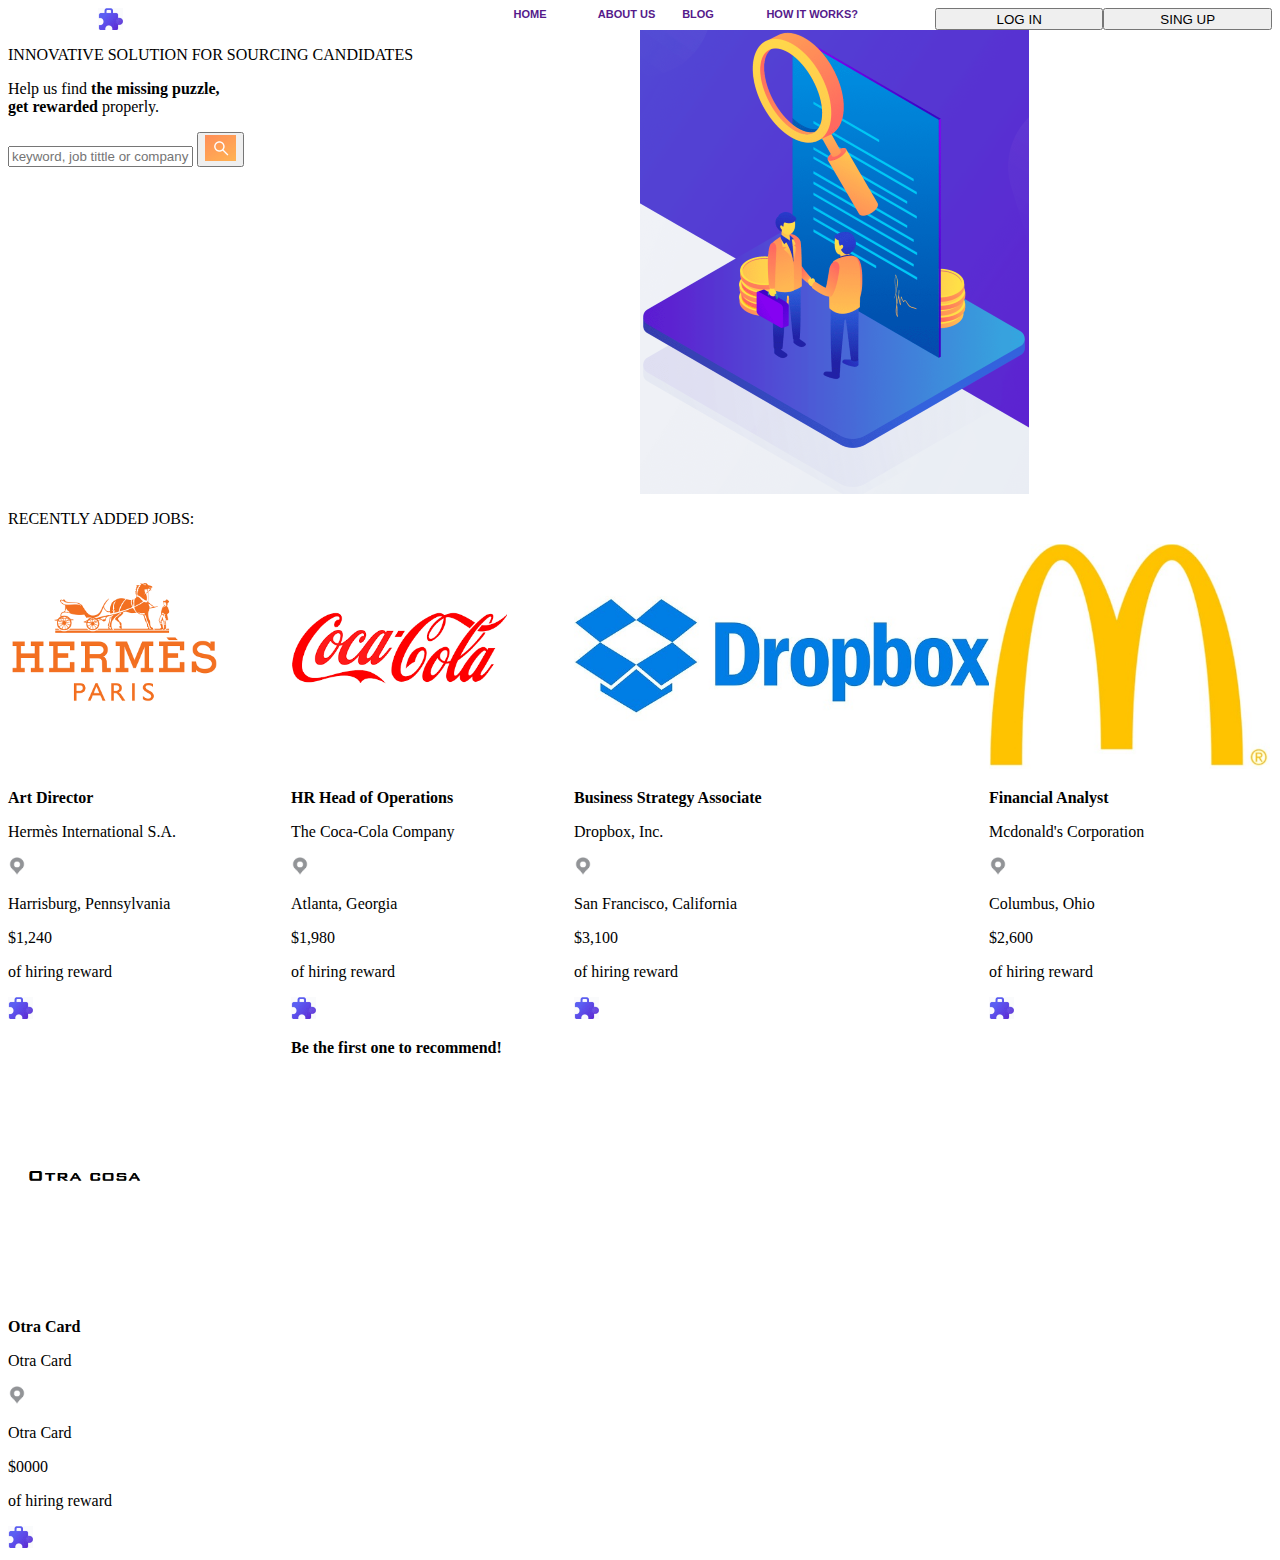
==== index.html @ 3f329678 "añadido algunos grid" ====
<!DOCTYPE html>
<html lang="en">
<head>
    <meta charset="UTF-8">
    <meta http-equiv="X-UA-Compatible" content="IE=edge">
    <meta name="viewport" content="width=device-width, initial-scale=1.0">
    <title>Missing Puzzle</title>
    <link rel="stylesheet" href="./css/cartas.css">
    <link rel="stylesheet" href="./css/grid.css">
    <link rel="stylesheet" href="./css/header.css">
</head>
<body>
    <header>
        <img src="./Img/Pieza de rompecabezas tipo portafolio.png" alt="Pieza de rompecabezas tipo portafolio">
        <a href="">HOME</a>
        <a href="">ABOUT US</a>
        <a href="">BLOG</a>
        <a href="">HOW IT WORKS?</a>
        <button>LOG IN</button>
        <button>SING UP</button>
    </header>

    <section class="wrapper">
        <section class="main">
            <div>
                <p>INNOVATIVE SOLUTION FOR SOURCING CANDIDATES</p>
                <p>Help us find <b>the missing puzzle, <br> get rewarded</b> properly.</p>
                <form>
                    <input type="text" placeholder="keyword, job tittle or company">
                    <button><img src="./Img/Icono de busqueda naranja.png" alt="Icono de busqueda naranja"></button>
                </form>
            </div>
            
            <img src="./Img/Imagen dos personas dandose la mano.png" alt="Imagen dos personas dandose la mano, representa un acuerdo, hay dinero, un contrato de fondo y una lupa en el contrato que representa detalles">
        </section>
        <article>
            <div>
                <p>RECENTLY ADDED JOBS:</p>
            </div>
            <div class="empresas">
                <!-- Hermes -->
                <div class="carta">
                    <div class="logoCompañia">
                        <img src="./Img/Hermès-logo.png" alt="Logo Hermes parís">
                    </div>
                    <div class="info">
                        <p><b>Art Director</b></p>
                        <p>Hermès International S.A.</p>
                        <img src="./Img/iconoLocalización.png" alt="Icono locación">
                        <p>Harrisburg, Pennsylvania</p>
                    </div>
                    <div>
                        <p>$1,240</p>
                        <p>of hiring reward</p>
                    </div>
                    <div>
                        <img src="./Img/Pieza de rompecabezas tipo portafolio.png" alt="Pieza de rompecabezas tipo portafolio que se ilumina de azul y añade sombra azul">
                    </div>
                </div>
                <!-- Coca Cola -->
                <div class="carta">
                    <div class="logoCompañia">
                        <img src="./Img/Coca-Cola_logo.png" alt="Logo Coca Cola">
                    </div>
                    <div class="info">
                        <p><b>HR Head of Operations</b></p>
                        <p>The Coca-Cola Company</p>
                        <img src="./Img/iconoLocalización.png" alt="Icono locación">
                        <p>Atlanta, Georgia</p>
                    </div>
                    <div>
                        <p>$1,980</p>
                        <p>of hiring reward</p>
                    </div>
                    <div>
                        <img src="./Img/Pieza de rompecabezas tipo portafolio.png" alt="Pieza de rompecabezas tipo portafolio que se ilumina de azul y añade sombra azul">
                    </div>
                    <div>
                        <p><b>Be the first one to recommend!</b></p>
                    </div>
                </div>
                <!-- Dropbox -->
                <div class="carta">
                    <div class="logoCompañia">
                        <img src="./Img/Dropbox-Logo-2013.jpg" alt="Logo Dropbox">
                    </div>
                    <div class="info">
                        <p><b>Business Strategy Associate</b></p>
                        <p>Dropbox, Inc.</p>
                        <img src="./Img/iconoLocalización.png" alt="Icono locación">
                        <p>San Francisco, California</p>
                    </div>
                    <div>
                        <p>$3,100</p>
                        <p>of hiring reward</p>
                    </div>
                    <div>
                        <img src="./Img/Pieza de rompecabezas tipo portafolio.png" alt="Pieza de rompecabezas tipo portafolio que se ilumina de azul y añade sombra azul">
                    </div>
                </div>
                <!-- Mcdonald's -->
                <div class="carta">
                    <div class="logoCompañia">
                        <img src="./Img/mcdonalds-logo-1280x720.jpg" alt="Logo Mcdonald's">
                    </div>
                    <div class="info">
                        <p><b>Financial Analyst</b></p>
                        <p>Mcdonald's Corporation</p>
                        <img src="./Img/iconoLocalización.png" alt="Icono locación">
                        <p>Columbus, Ohio</p>
                    </div>
                    <div>
                        <p>$2,600</p>
                        <p>of hiring reward</p>
                    </div>
                    <div>
                        <img src="./Img/Pieza de rompecabezas tipo portafolio.png" alt="Pieza de rompecabezas tipo portafolio que se ilumina de azul">
                    </div>
                </div>
                <!-- Otra Card -->
                <div class="carta">
                    <div class="logoCompañia">
                        <img src="./Img/LogoOtraCosa.png" alt="Logo Otra Card">
                    </div>
                    <div class="info">
                        <p><b>Otra Card</b></p>
                        <p>Otra Card</p>
                        <img src="./Img/iconoLocalización.png" alt="Icono Otra Card">
                        <p>Otra Card</p>
                    </div>
                    <div>
                        <p>$0000</p>
                        <p>of hiring reward</p>
                    </div>
                    <div>
                        <img src="./Img/Pieza de rompecabezas tipo portafolio.png" alt="Pieza de rompecabezas tipo portafolio que se ilumina de azul">
                    </div>
                </div>
            </div>
            
        </article>
    </section>
    
</body>
</html>
---- css/cartas.css ----
.logoCompañia img {
  height: 25vh;
}
.info img {
  height: 2vh;
}
---- css/grid.css ----
header {
  display: grid;
  grid-template-columns: 6fr 1fr 1fr 1fr 2fr 2fr 2fr;
}
.main {
  display: grid;
  grid-template-columns: 1fr 1fr;
}
.empresas {
  display: grid;
  grid-template-columns: repeat(4, 1fr);
}
---- css/header.css ----
a {
  text-decoration: none;
}
header {
  font-family: "Helvetica";
  font-weight: bold;
  font-size: 11px;
}
header img {
  margin-left: 10vh;
}
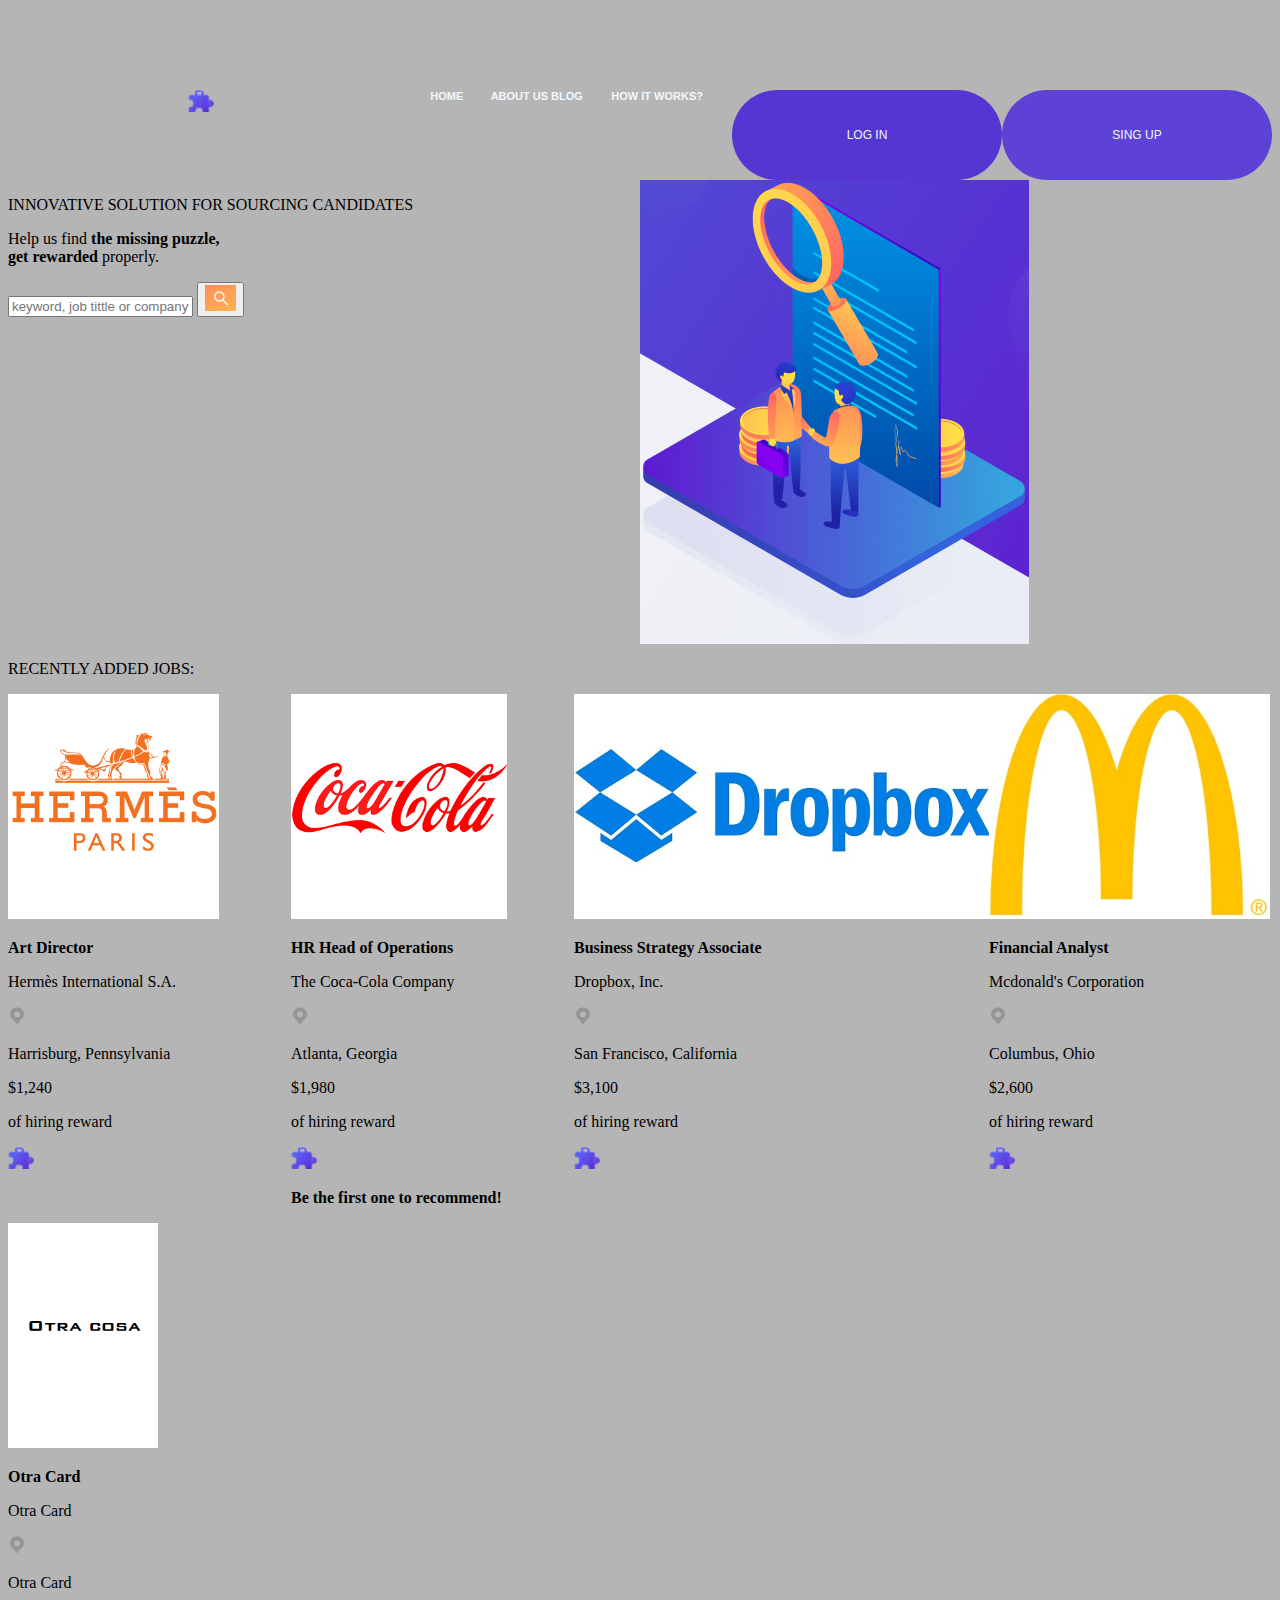
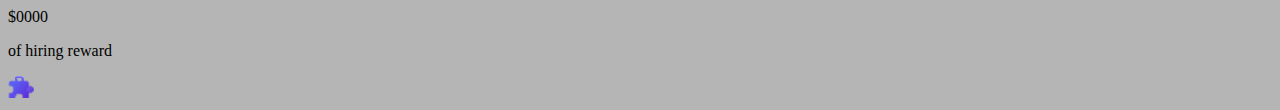
==== commit 9578f74d: "Posicionado correctamente" ====
--- a/index.html
+++ b/index.html
@@ -8,16 +8,17 @@
     <link rel="stylesheet" href="./css/cartas.css">
     <link rel="stylesheet" href="./css/grid.css">
     <link rel="stylesheet" href="./css/header.css">
+    <link rel="stylesheet" href="./css/global.css">
 </head>
-<body>
+<body class="BodyColor">
     <header>
         <img src="./Img/Pieza de rompecabezas tipo portafolio.png" alt="Pieza de rompecabezas tipo portafolio">
         <a href="">HOME</a>
         <a href="">ABOUT US</a>
         <a href="">BLOG</a>
         <a href="">HOW IT WORKS?</a>
-        <button>LOG IN</button>
-        <button>SING UP</button>
+        <button class="botonLogIn">LOG IN</button>
+        <button class="botonSingUp">SING UP</button>
     </header>
 
     <section class="wrapper">
--- a/css/grid.css
+++ b/css/grid.css
@@ -1,6 +1,6 @@
 header {
   display: grid;
-  grid-template-columns: 6fr 1fr 1fr 1fr 2fr 2fr 2fr;
+  grid-template-columns: 7fr 1fr 1fr 1fr 2fr 2fr 2fr;
 }
 .main {
   display: grid;
--- a/css/header.css
+++ b/css/header.css
@@ -1,11 +1,31 @@
-a {
+header a {
   text-decoration: none;
+  color: aliceblue;
+}
+header button {
+  border-radius: 110px 110px 110px 110px;
+  -moz-border-radius: 110px 110px 110px 110px;
+  -webkit-border-radius: 110px 110px 110px 110px;
+  text-decoration: none;
+  border: none;
+  font-size: 12px;
+  color: aliceblue;
+  padding: 0;
+  height: 10vh;
+  width: 30vh;
+}
+.botonLogIn {
+  background-color: rgb(86, 54, 210);
+}
+.botonSingUp {
+  background-color: rgb(94, 66, 213);
 }
 header {
   font-family: "Helvetica";
   font-weight: bold;
   font-size: 11px;
+  margin-top: 10vh;
 }
 header img {
-  margin-left: 10vh;
+  margin-left: 20vh;
 }
--- a/css/global.css
+++ b/css/global.css
@@ -0,0 +1,3 @@
+.BodyColor {
+  background-color: rgb(181, 181, 181);
+}
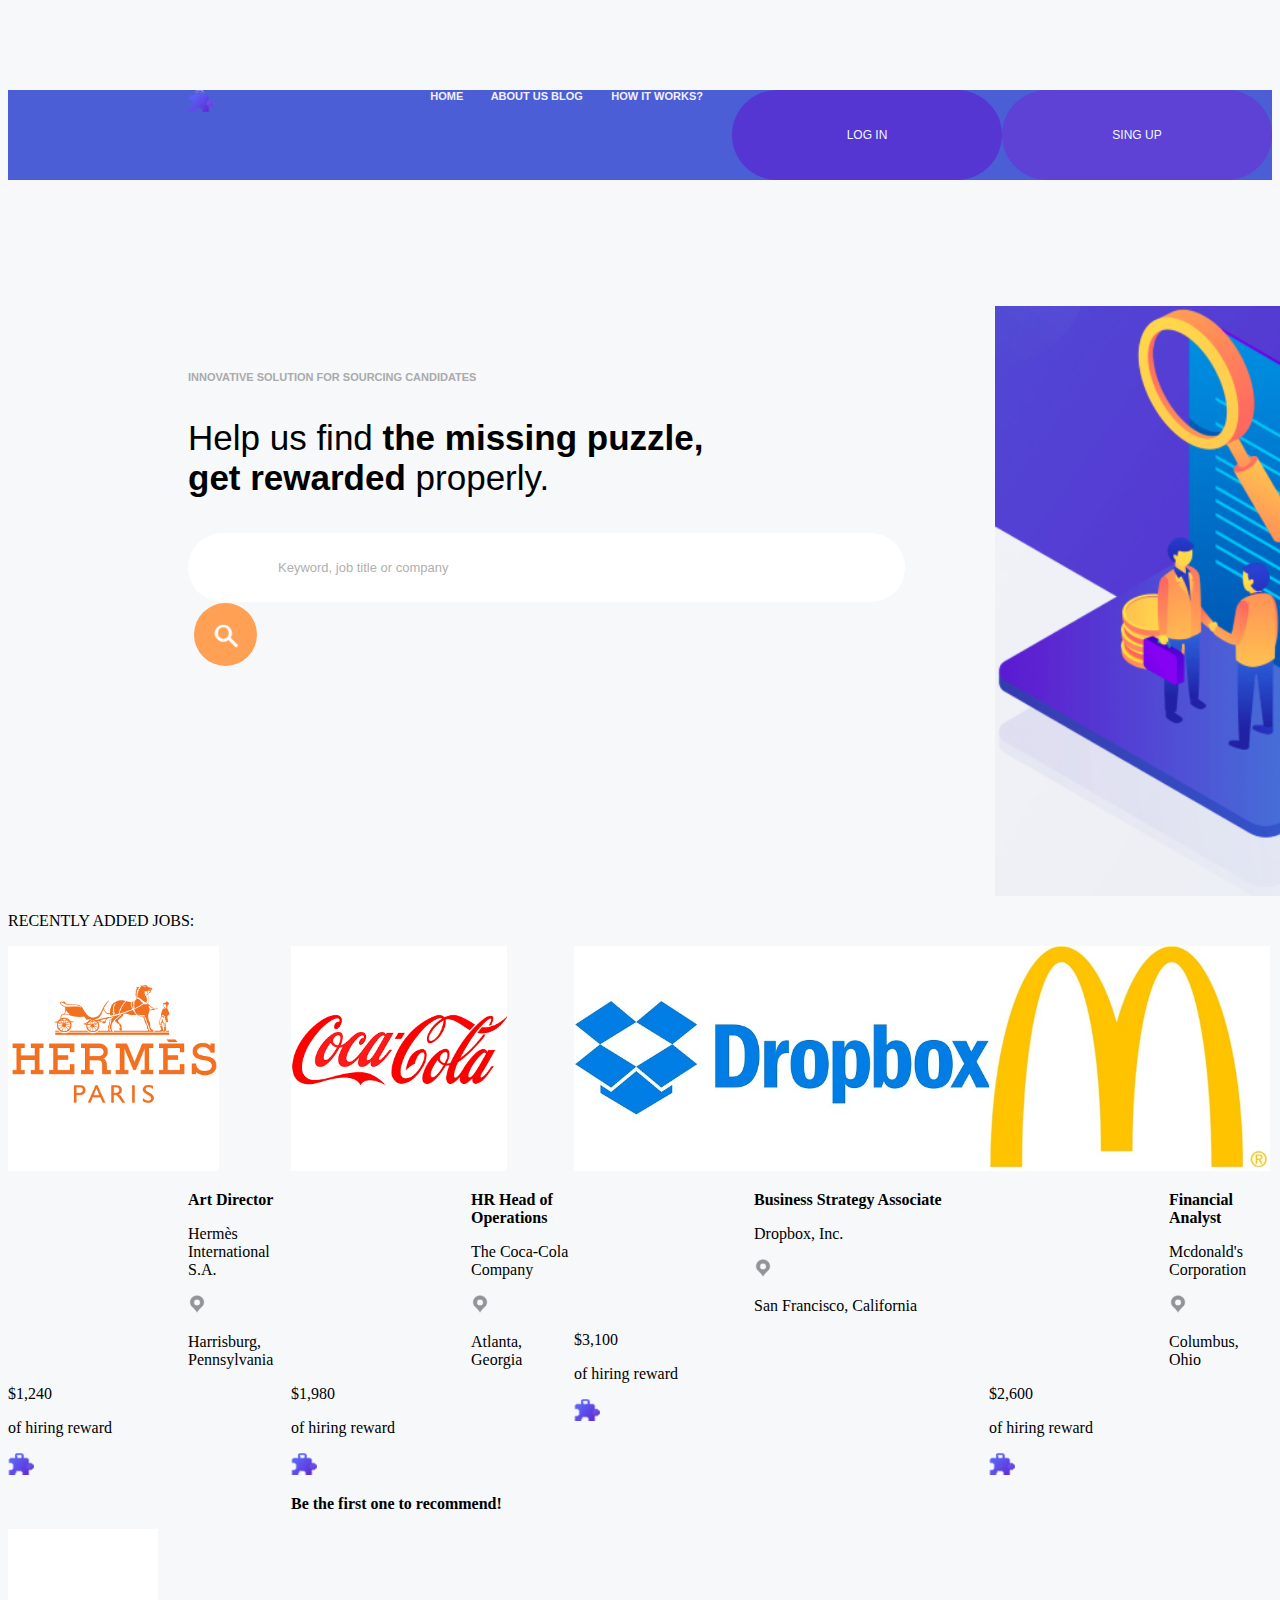
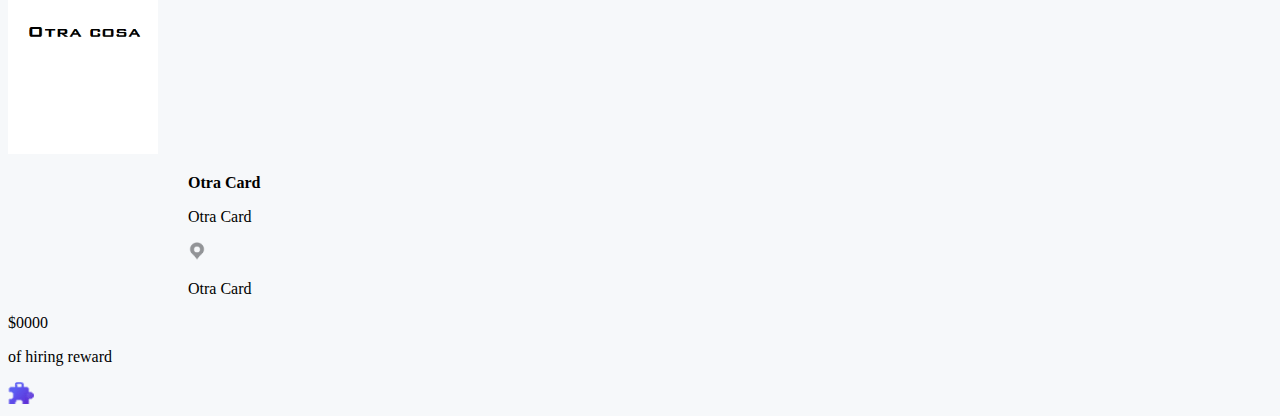
==== commit 2b55914c: "Acomodados, pero falta meter el botón de busqueda dentro del input" ====
--- a/index.html
+++ b/index.html
@@ -9,6 +9,7 @@
     <link rel="stylesheet" href="./css/grid.css">
     <link rel="stylesheet" href="./css/header.css">
     <link rel="stylesheet" href="./css/global.css">
+    <link rel="stylesheet" href="./css/mainSection.css">
 </head>
 <body class="BodyColor">
     <header>
@@ -23,16 +24,16 @@
 
     <section class="wrapper">
         <section class="main">
-            <div>
-                <p>INNOVATIVE SOLUTION FOR SOURCING CANDIDATES</p>
-                <p>Help us find <b>the missing puzzle, <br> get rewarded</b> properly.</p>
+            <div class="info">
+                <p class="innovate"><b>INNOVATIVE SOLUTION FOR SOURCING CANDIDATES</b></p>
+                <p class="helpUsFind">Help us find <b>the missing puzzle, <br> get rewarded</b> properly.</p>
                 <form>
-                    <input type="text" placeholder="keyword, job tittle or company">
-                    <button><img src="./Img/Icono de busqueda naranja.png" alt="Icono de busqueda naranja"></button>
+                    <input type="text" placeholder="Keyword, job title or company">
+                    <button><img class="LogoBusqueda" src="./Img/Icono de busqueda naranja.png" alt="Icono de busqueda naranja"></button>
                 </form>
             </div>
             
-            <img src="./Img/Imagen dos personas dandose la mano.png" alt="Imagen dos personas dandose la mano, representa un acuerdo, hay dinero, un contrato de fondo y una lupa en el contrato que representa detalles">
+            <img class="DosPersonasDandoseLaMano" src="./Img/Imagen dos personas dandose la mano.png" alt="Imagen dos personas dandose la mano, representa un acuerdo, hay dinero, un contrato de fondo y una lupa en el contrato que representa detalles">
         </section>
         <article>
             <div>
--- a/css/grid.css
+++ b/css/grid.css
@@ -4,7 +4,7 @@
 }
 .main {
   display: grid;
-  grid-template-columns: 1fr 1fr;
+  grid-template-columns: 8fr 5fr;
 }
 .empresas {
   display: grid;
--- a/css/header.css
+++ b/css/header.css
@@ -1,6 +1,6 @@
 header a {
   text-decoration: none;
-  color: aliceblue;
+  color: rgb(243, 240, 255);
 }
 header button {
   border-radius: 110px 110px 110px 110px;
@@ -21,6 +21,7 @@
   background-color: rgb(94, 66, 213);
 }
 header {
+  background-color: rgb(75, 94, 214);
   font-family: "Helvetica";
   font-weight: bold;
   font-size: 11px;
--- a/css/global.css
+++ b/css/global.css
@@ -1,3 +1,3 @@
 .BodyColor {
-  background-color: rgb(181, 181, 181);
+  background-color: rgb(246, 248, 250);
 }
--- a/css/mainSection.css
+++ b/css/mainSection.css
@@ -0,0 +1,48 @@
+section .main .info {
+  padding-top: 20vh;
+  font-family: "Helvetica";
+}
+
+.info {
+  padding-left: 20vh;
+}
+.innovate {
+  font-size: 11px;
+  color: rgb(170, 170, 172);
+}
+.helpUsFind {
+  font-size: 35px;
+}
+section .main .DosPersonasDandoseLaMano {
+  padding-left: 10vh;
+  padding-top: 14vh;
+  width: 55vh;
+}
+section .main input {
+  padding-top: 3vh;
+  padding-bottom: 3vh;
+  padding-right: 50vh;
+  padding-left: 10vh;
+  border: none;
+  border-radius: 79px 79px 79px 79px;
+  -moz-border-radius: 79px 79px 79px 79px;
+  -webkit-border-radius: 79px 79px 79px 79px;
+}
+section .main input::placeholder {
+  font-size: 13px;
+  color: #afafaf;
+}
+section .main button {
+  /* margin-right: 100vh; */
+  text-decoration: none;
+  border: none;
+  background-color: rgb(246, 248, 250);
+}
+section .main .LogoBusqueda {
+  height: 7vh;
+  width: 7vh;
+  border-radius: 200px 200px 200px 200px;
+  -moz-border-radius: 200px 200px 200px 200px;
+  -webkit-border-radius: 200px 200px 200px 200px;
+  border: 0px solid #000000;
+}
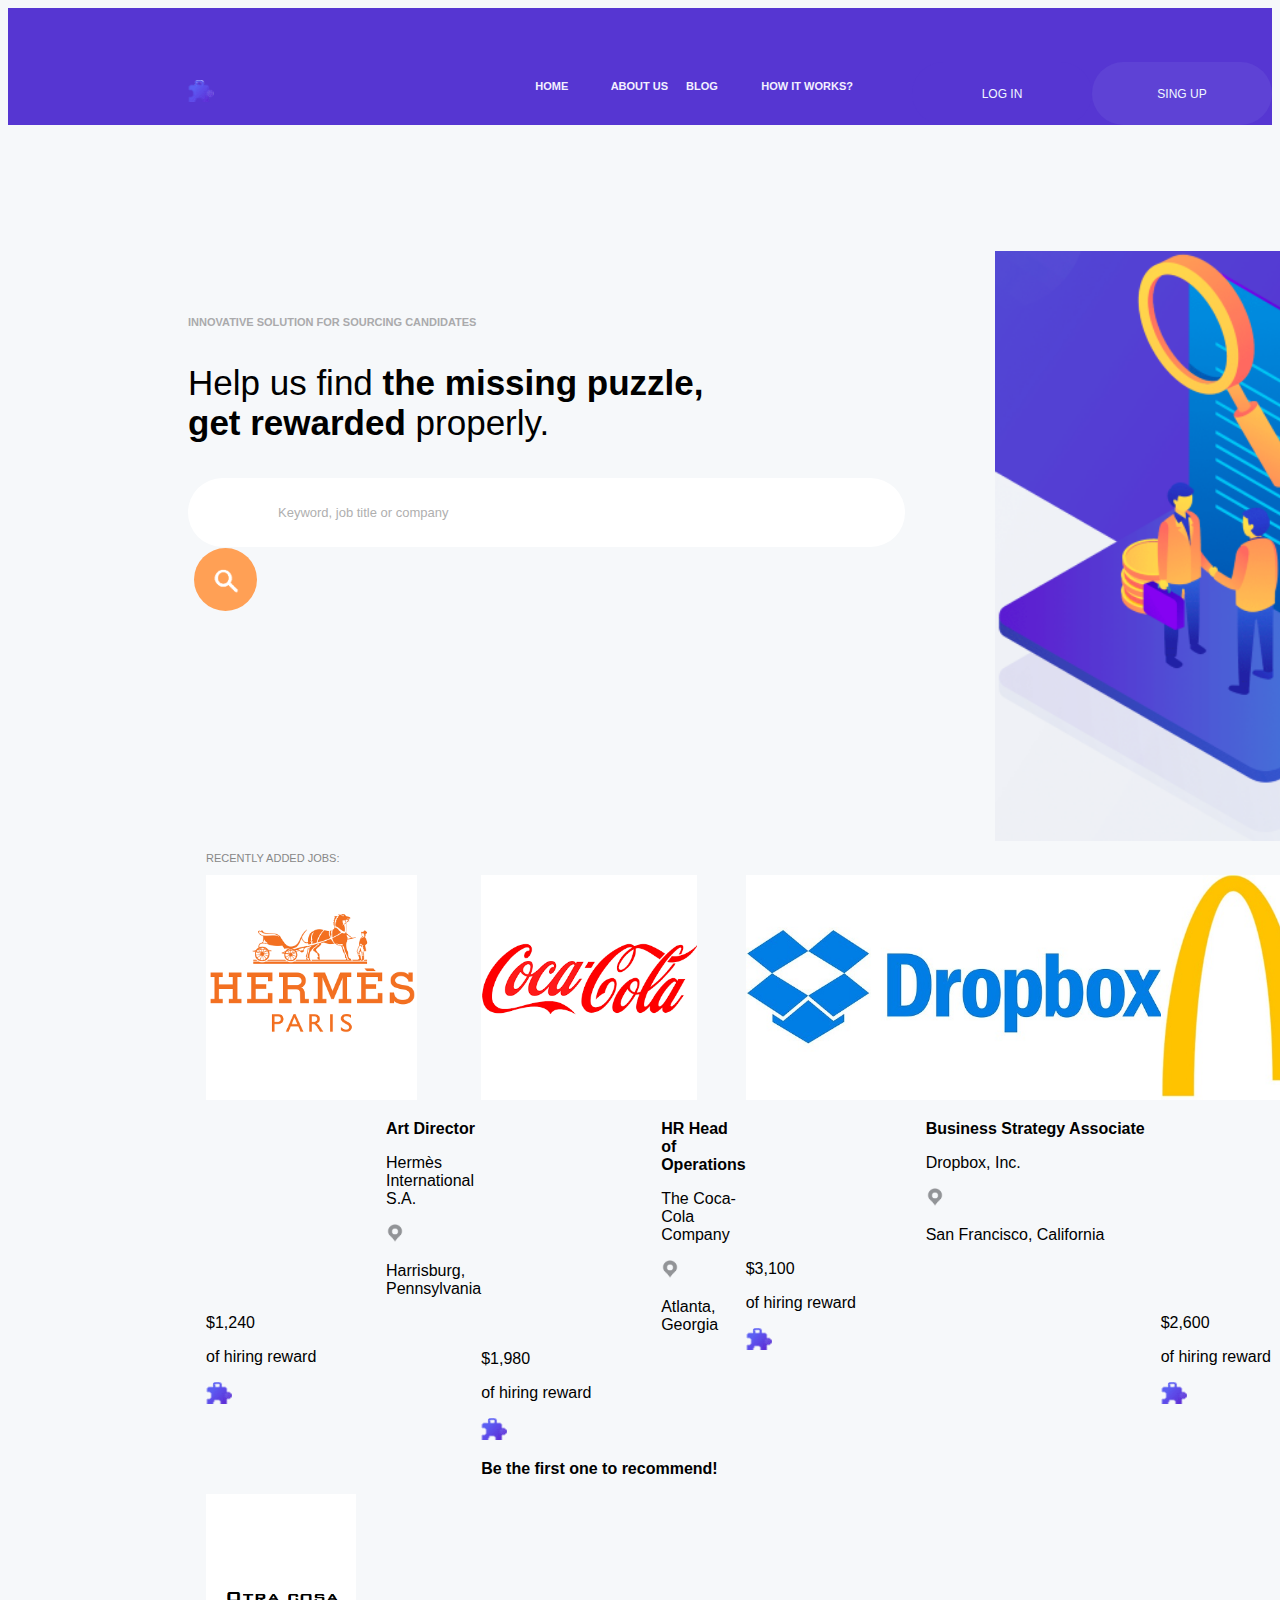
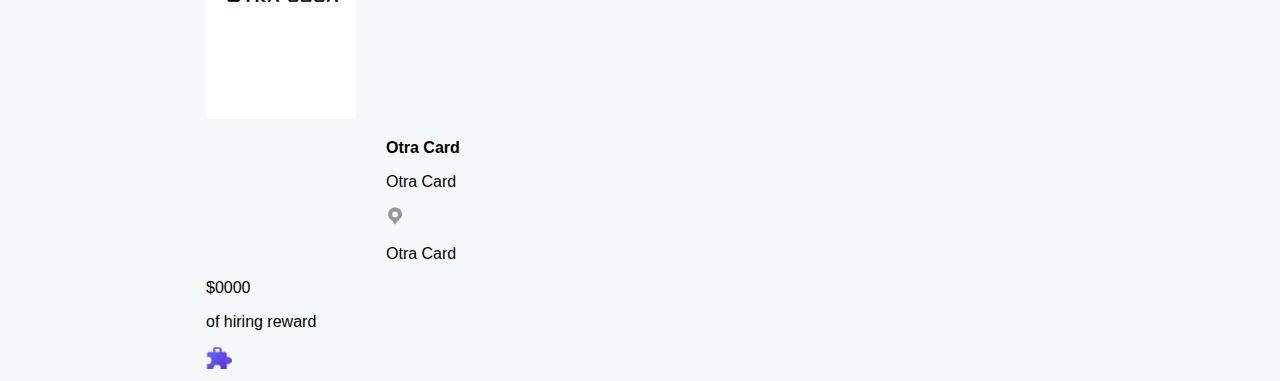
==== commit 75ba1e51: "Apenas tipo de letra y tamaño imagenes" ====
--- a/index.html
+++ b/index.html
@@ -35,9 +35,9 @@
             
             <img class="DosPersonasDandoseLaMano" src="./Img/Imagen dos personas dandose la mano.png" alt="Imagen dos personas dandose la mano, representa un acuerdo, hay dinero, un contrato de fondo y una lupa en el contrato que representa detalles">
         </section>
-        <article>
+        <article class="cartas">
             <div>
-                <p>RECENTLY ADDED JOBS:</p>
+                <p class="recently">RECENTLY ADDED JOBS:</p>
             </div>
             <div class="empresas">
                 <!-- Hermes -->
--- a/css/cartas.css
+++ b/css/cartas.css
@@ -1,3 +1,11 @@
+.cartas {
+  margin-left: 22vh;
+  font-family: "Helvetica";
+}
+.cartas .recently {
+  font-size: 11px;
+  color: rgb(135, 135, 135);
+}
 .logoCompañia img {
   height: 25vh;
 }
--- a/css/header.css
+++ b/css/header.css
@@ -1,18 +1,30 @@
+header {
+  background-color: rgb(86, 54, 210);
+  font-family: "Helvetica";
+  font-weight: bold;
+  font-size: 11px;
+}
+header img {
+  margin-left: 20vh;
+  padding-top: 8vh;
+}
 header a {
   text-decoration: none;
   color: rgb(243, 240, 255);
+  padding-top: 8vh;
 }
 header button {
   border-radius: 110px 110px 110px 110px;
   -moz-border-radius: 110px 110px 110px 110px;
   -webkit-border-radius: 110px 110px 110px 110px;
+
   text-decoration: none;
   border: none;
   font-size: 12px;
   color: aliceblue;
-  padding: 0;
-  height: 10vh;
-  width: 30vh;
+  height: 7vh;
+  width: 20vh;
+  margin-top: 6vh;
 }
 .botonLogIn {
   background-color: rgb(86, 54, 210);
@@ -20,13 +32,3 @@
 .botonSingUp {
   background-color: rgb(94, 66, 213);
 }
-header {
-  background-color: rgb(75, 94, 214);
-  font-family: "Helvetica";
-  font-weight: bold;
-  font-size: 11px;
-  margin-top: 10vh;
-}
-header img {
-  margin-left: 20vh;
-}
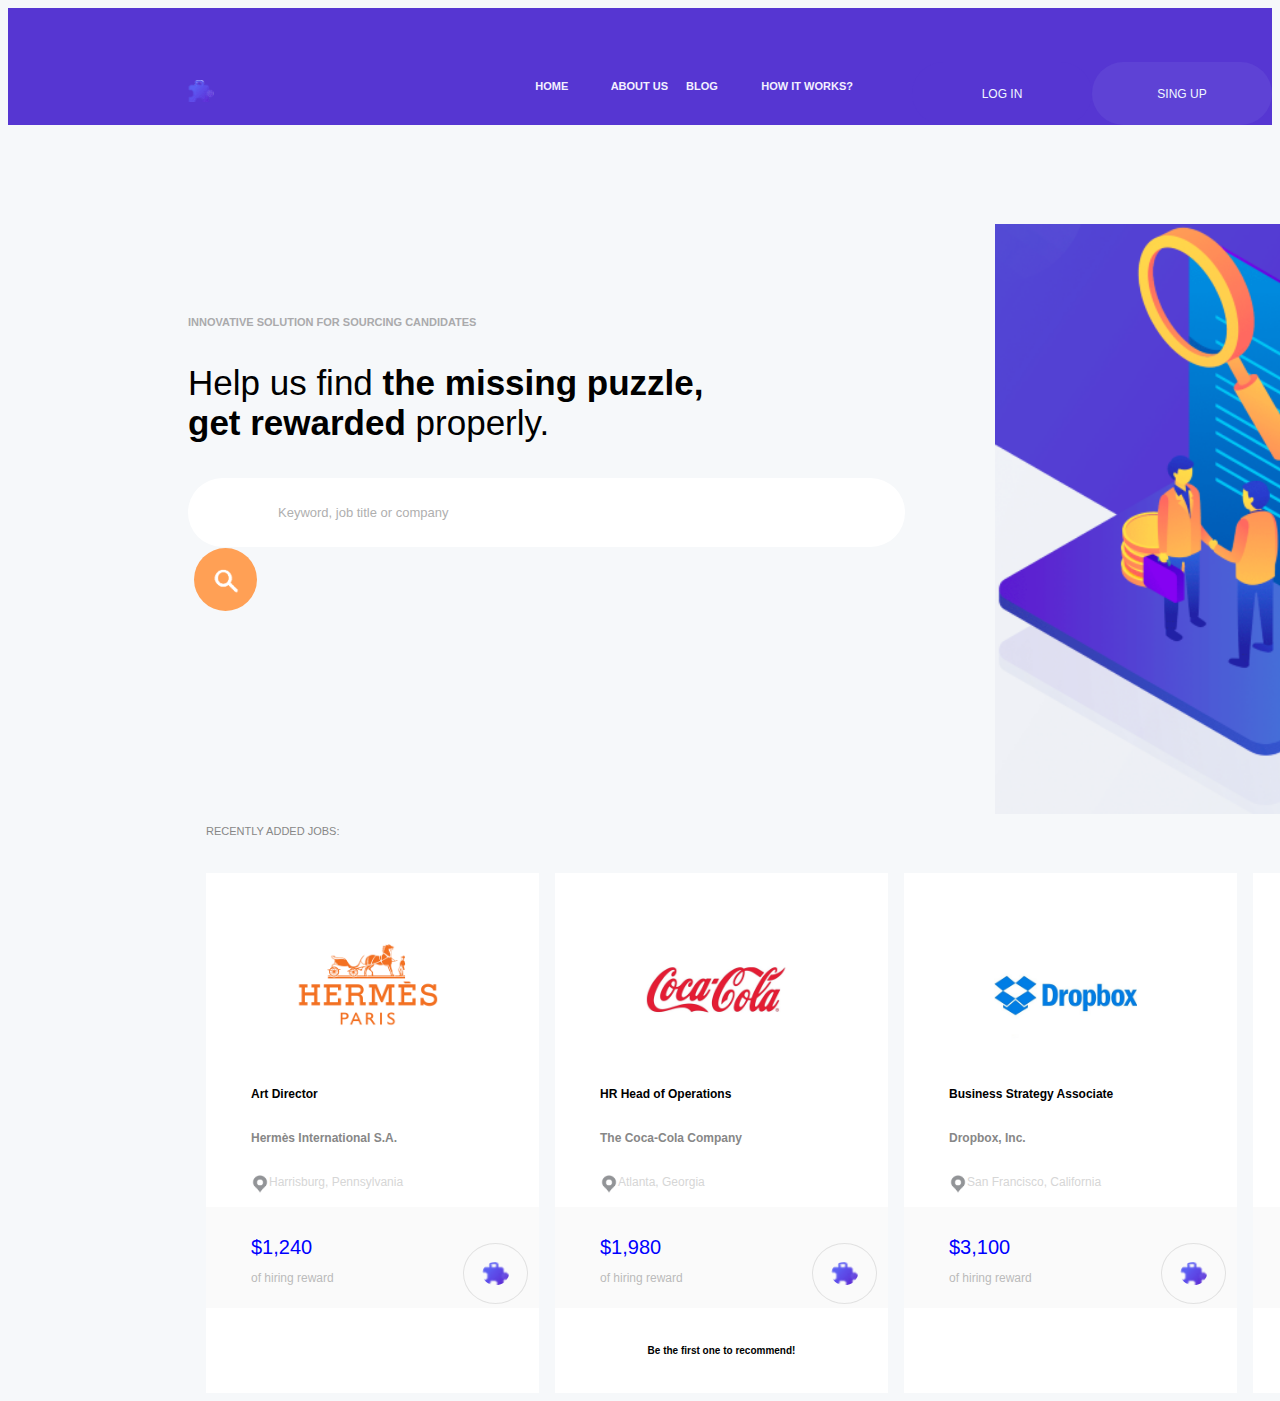
==== commit 0874f35c: "Cartas listas... pero fala arreglar lo que sobra por la grilla" ====
--- a/index.html
+++ b/index.html
@@ -36,8 +36,8 @@
             <img class="DosPersonasDandoseLaMano" src="./Img/Imagen dos personas dandose la mano.png" alt="Imagen dos personas dandose la mano, representa un acuerdo, hay dinero, un contrato de fondo y una lupa en el contrato que representa detalles">
         </section>
         <article class="cartas">
-            <div>
-                <p class="recently">RECENTLY ADDED JOBS:</p>
+            <div class="recently">
+                <p >RECENTLY ADDED JOBS:</p>
             </div>
             <div class="empresas">
                 <!-- Hermes -->
@@ -47,17 +47,20 @@
                     </div>
                     <div class="info">
                         <p><b>Art Director</b></p>
-                        <p>Hermès International S.A.</p>
+                        <p class="nombreCompania"><b>Hermès International S.A.</b></p>
                         <img src="./Img/iconoLocalización.png" alt="Icono locación">
-                        <p>Harrisburg, Pennsylvania</p>
+                        <p class="localcion">Harrisburg, Pennsylvania</p>
                     </div>
-                    <div>
-                        <p>$1,240</p>
-                        <p>of hiring reward</p>
+                    <div class="Interactivo">
+                        <div class="infoDinero">
+                            <p class="dinero">$1,240</p>
+                            <p class="hiringReward">of hiring reward</p>
+                        </div>
+                        <div class="Icono">
+                            <img src="./Img/Pieza de rompecabezas tipo portafolio.png" alt="Pieza de rompecabezas tipo portafolio que se ilumina de azul y añade sombra azul">
+                        </div>
                     </div>
-                    <div>
-                        <img src="./Img/Pieza de rompecabezas tipo portafolio.png" alt="Pieza de rompecabezas tipo portafolio que se ilumina de azul y añade sombra azul">
-                    </div>
+
                 </div>
                 <!-- Coca Cola -->
                 <div class="carta">
@@ -66,20 +69,23 @@
                     </div>
                     <div class="info">
                         <p><b>HR Head of Operations</b></p>
-                        <p>The Coca-Cola Company</p>
+                        <p class="nombreCompania"><b>The Coca-Cola Company</b></p>
                         <img src="./Img/iconoLocalización.png" alt="Icono locación">
-                        <p>Atlanta, Georgia</p>
+                        <p class="localcion">Atlanta, Georgia</p>
                     </div>
-                    <div>
-                        <p>$1,980</p>
-                        <p>of hiring reward</p>
+                    <div class="Interactivo">
+                        <div class="infoDinero">
+                            <p class="dinero">$1,980</p>
+                            <p class="hiringReward">of hiring reward</p>
+                        </div>
+                        <div class="Icono">
+                            <img src="./Img/Pieza de rompecabezas tipo portafolio.png" alt="Pieza de rompecabezas tipo portafolio que se ilumina de azul y añade sombra azul">
+                        </div>
                     </div>
-                    <div>
-                        <img src="./Img/Pieza de rompecabezas tipo portafolio.png" alt="Pieza de rompecabezas tipo portafolio que se ilumina de azul y añade sombra azul">
+                    <div >
+                        <p class="Extra"><b>Be the first one to recommend!</b></p>
                     </div>
-                    <div>
-                        <p><b>Be the first one to recommend!</b></p>
-                    </div>
+                   
                 </div>
                 <!-- Dropbox -->
                 <div class="carta">
@@ -88,17 +94,20 @@
                     </div>
                     <div class="info">
                         <p><b>Business Strategy Associate</b></p>
-                        <p>Dropbox, Inc.</p>
+                        <p class="nombreCompania"><b>Dropbox, Inc.</b></p>
                         <img src="./Img/iconoLocalización.png" alt="Icono locación">
-                        <p>San Francisco, California</p>
+                        <p class="localcion">San Francisco, California</p>
                     </div>
-                    <div>
-                        <p>$3,100</p>
-                        <p>of hiring reward</p>
+                    <div class="Interactivo">
+                        <div class="infoDinero">
+                            <p class="dinero">$3,100</p>
+                            <p class="hiringReward">of hiring reward</p>
+                        </div>
+                        <div class="Icono">
+                            <img src="./Img/Pieza de rompecabezas tipo portafolio.png" alt="Pieza de rompecabezas tipo portafolio que se ilumina de azul y añade sombra azul">
+                        </div>
                     </div>
-                    <div>
-                        <img src="./Img/Pieza de rompecabezas tipo portafolio.png" alt="Pieza de rompecabezas tipo portafolio que se ilumina de azul y añade sombra azul">
-                    </div>
+                    
                 </div>
                 <!-- Mcdonald's -->
                 <div class="carta">
@@ -107,17 +116,20 @@
                     </div>
                     <div class="info">
                         <p><b>Financial Analyst</b></p>
-                        <p>Mcdonald's Corporation</p>
+                        <p class="nombreCompania"><b>Mcdonald's Corporation</b></p>
                         <img src="./Img/iconoLocalización.png" alt="Icono locación">
-                        <p>Columbus, Ohio</p>
+                        <p class="localcion">Columbus, Ohio</p>
                     </div>
-                    <div>
-                        <p>$2,600</p>
-                        <p>of hiring reward</p>
+                    <div class="Interactivo">
+                        <div class="infoDinero">
+                            <p class="dinero">$2,600</p>
+                            <p class="hiringReward">of hiring reward</p>
+                        </div>
+                        <div class="Icono">
+                            <img src="./Img/Pieza de rompecabezas tipo portafolio.png" alt="Pieza de rompecabezas tipo portafolio que se ilumina de azul">
+                        </div>
                     </div>
-                    <div>
-                        <img src="./Img/Pieza de rompecabezas tipo portafolio.png" alt="Pieza de rompecabezas tipo portafolio que se ilumina de azul">
-                    </div>
+                    
                 </div>
                 <!-- Otra Card -->
                 <div class="carta">
@@ -126,17 +138,20 @@
                     </div>
                     <div class="info">
                         <p><b>Otra Card</b></p>
-                        <p>Otra Card</p>
+                        <p class="nombreCompania"><b>Otra Card</b></p>
                         <img src="./Img/iconoLocalización.png" alt="Icono Otra Card">
-                        <p>Otra Card</p>
+                        <p class="localcion">Otra Card</p>
                     </div>
-                    <div>
-                        <p>$0000</p>
-                        <p>of hiring reward</p>
+                    <div class="Interactivo">
+                        <div class="infoDinero">
+                            <p class="dinero">$0000</p>
+                            <p class="hiringReward">of hiring reward</p>
+                        </div>
+                        <div class="Icono">
+                            <img src="./Img/Pieza de rompecabezas tipo portafolio.png" alt="Pieza de rompecabezas tipo portafolio que se ilumina de azul">
+                        </div>
                     </div>
-                    <div>
-                        <img src="./Img/Pieza de rompecabezas tipo portafolio.png" alt="Pieza de rompecabezas tipo portafolio que se ilumina de azul">
-                    </div>
+                    
                 </div>
             </div>
             
--- a/css/cartas.css
+++ b/css/cartas.css
@@ -5,10 +5,77 @@
 .cartas .recently {
   font-size: 11px;
   color: rgb(135, 135, 135);
+  margin-bottom: 4vh;
+}
+.cartas .empresas {
+  display: grid;
+  grid-template-columns: repeat(5, 1fr);
+  grid-column-gap: 1em;
+}
+.cartas .empresas .carta {
+  background-color: rgb(255, 255, 255);
+  min-width: 37vh;
 }
 .logoCompañia img {
-  height: 25vh;
+  height: 17vh;
+  padding-top: 5vh;
+  padding-left: 10vh;
 }
 .info img {
+  float: left;
   height: 2vh;
 }
+.cartas .empresas .carta .info {
+  padding-left: 5vh;
+}
+.cartas .empresas .carta .info p {
+  font-size: 12px;
+  padding-bottom: 2vh;
+}
+.cartas .nombreCompania {
+  color: rgb(135, 135, 135);
+  padding-bottom: 0px;
+}
+.cartas .localcion {
+  /* background-color: aquamarine; */
+  margin: 0px;
+  font-size: 11px;
+  color: rgb(214, 214, 214);
+}
+.carta .Interactivo {
+  background-color: rgb(250, 250, 250);
+  display: grid;
+  grid-template-columns: 1fr 1fr;
+}
+.carta .infoDinero {
+  float: left;
+}
+.carta .dinero {
+  padding-left: 5vh;
+  padding-top: 1vh;
+  margin-bottom: 8px;
+  color: blue;
+  font-size: 20px;
+}
+.carta .hiringReward {
+  padding-left: 5vh;
+
+  font-size: 12px;
+  color: rgb(187, 187, 187);
+}
+.carta .Icono img {
+  margin-top: 4vh;
+  margin-left: 10vh;
+  padding: 2vh;
+  border-radius: 50%;
+  width: 3vh;
+  border: solid;
+  border-width: 1px;
+  border-color: rgb(225, 225, 225);
+}
+
+.carta .Extra {
+  padding: 3vh;
+  text-align: center;
+  font-size: 10px;
+}
--- a/css/mainSection.css
+++ b/css/mainSection.css
@@ -15,7 +15,7 @@
 }
 section .main .DosPersonasDandoseLaMano {
   padding-left: 10vh;
-  padding-top: 14vh;
+  padding-top: 11vh;
   width: 55vh;
 }
 section .main input {
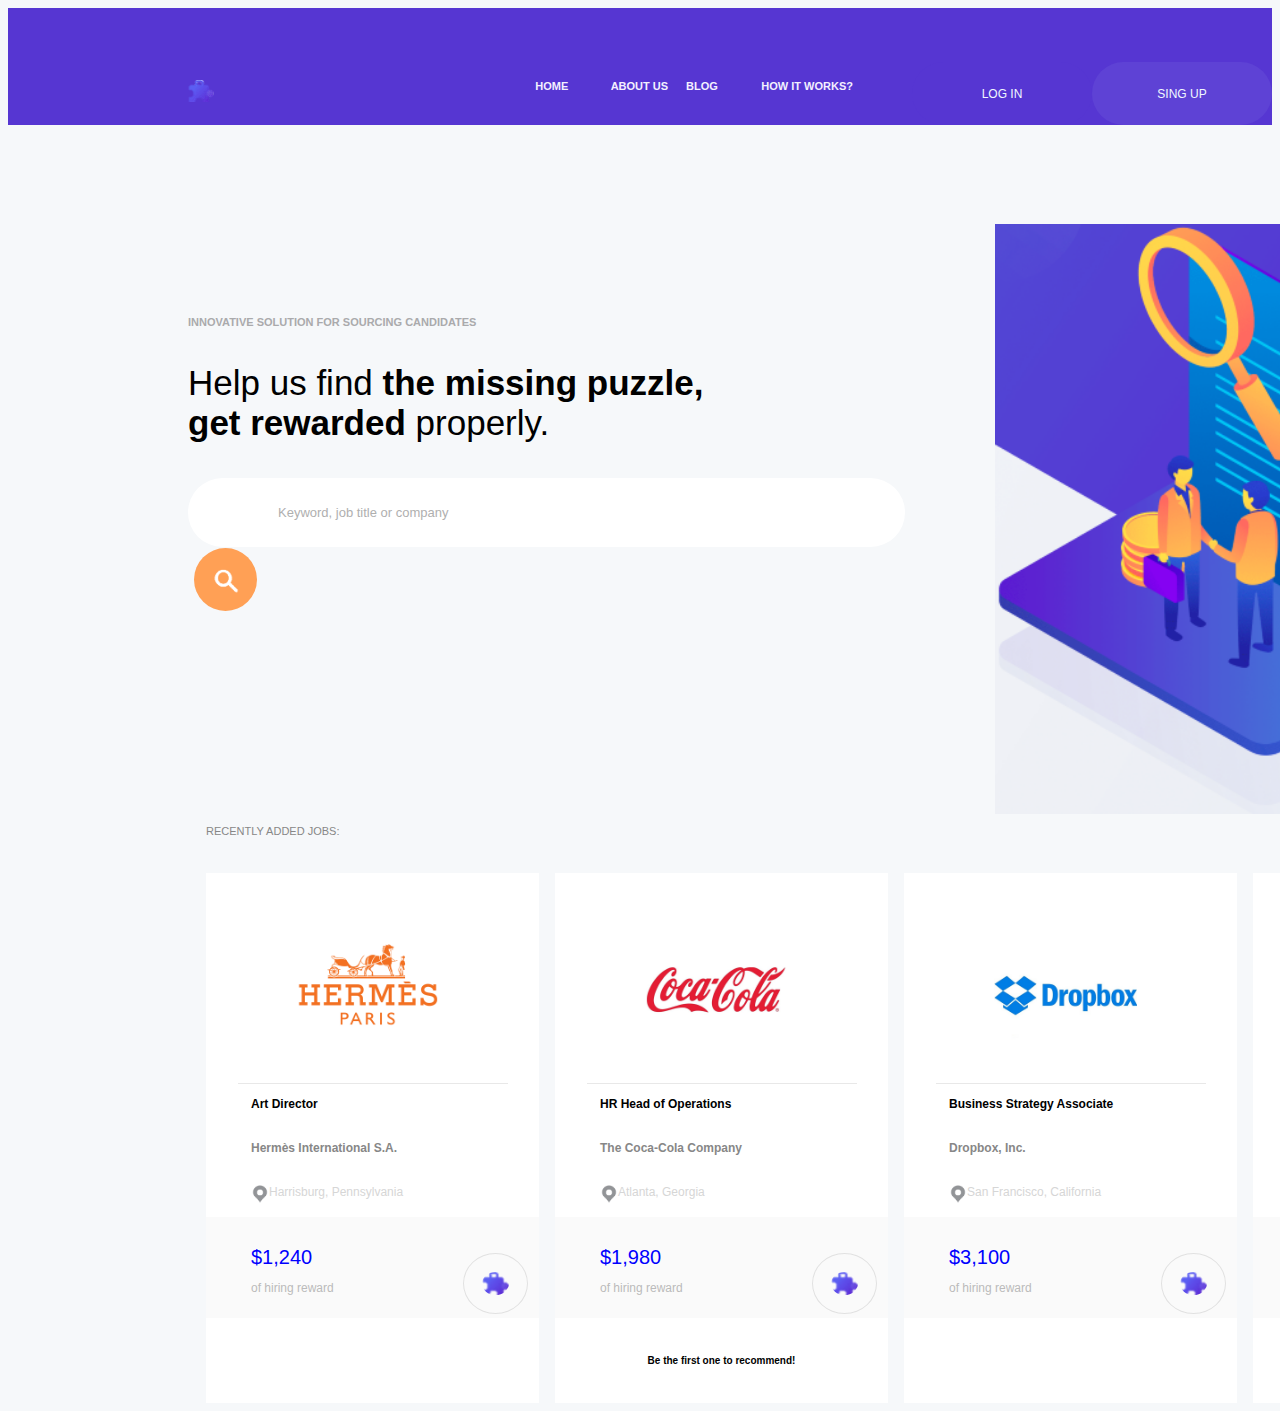
==== commit db86a15d: "Añado el br" ====
--- a/index.html
+++ b/index.html
@@ -44,6 +44,7 @@
                 <div class="carta">
                     <div class="logoCompañia">
                         <img src="./Img/Hermès-logo.png" alt="Logo Hermes parís">
+                        <hr>
                     </div>
                     <div class="info">
                         <p><b>Art Director</b></p>
@@ -66,6 +67,7 @@
                 <div class="carta">
                     <div class="logoCompañia">
                         <img src="./Img/Coca-Cola_logo.png" alt="Logo Coca Cola">
+                        <hr>
                     </div>
                     <div class="info">
                         <p><b>HR Head of Operations</b></p>
@@ -91,6 +93,7 @@
                 <div class="carta">
                     <div class="logoCompañia">
                         <img src="./Img/Dropbox-Logo-2013.jpg" alt="Logo Dropbox">
+                        <hr>
                     </div>
                     <div class="info">
                         <p><b>Business Strategy Associate</b></p>
@@ -113,6 +116,7 @@
                 <div class="carta">
                     <div class="logoCompañia">
                         <img src="./Img/mcdonalds-logo-1280x720.jpg" alt="Logo Mcdonald's">
+                        <hr>
                     </div>
                     <div class="info">
                         <p><b>Financial Analyst</b></p>
@@ -135,6 +139,7 @@
                 <div class="carta">
                     <div class="logoCompañia">
                         <img src="./Img/LogoOtraCosa.png" alt="Logo Otra Card">
+                        <hr>
                     </div>
                     <div class="info">
                         <p><b>Otra Card</b></p>
--- a/css/cartas.css
+++ b/css/cartas.css
@@ -20,6 +20,14 @@
   height: 17vh;
   padding-top: 5vh;
   padding-left: 10vh;
+}
+.carta hr {
+  width: 30vh;
+  border: 0 none #d6d6d6;
+  border-top: 1px solid #e8e8e8;
+  height: 1px;
+  display: block;
+  clear: both;
 }
 .info img {
   float: left;
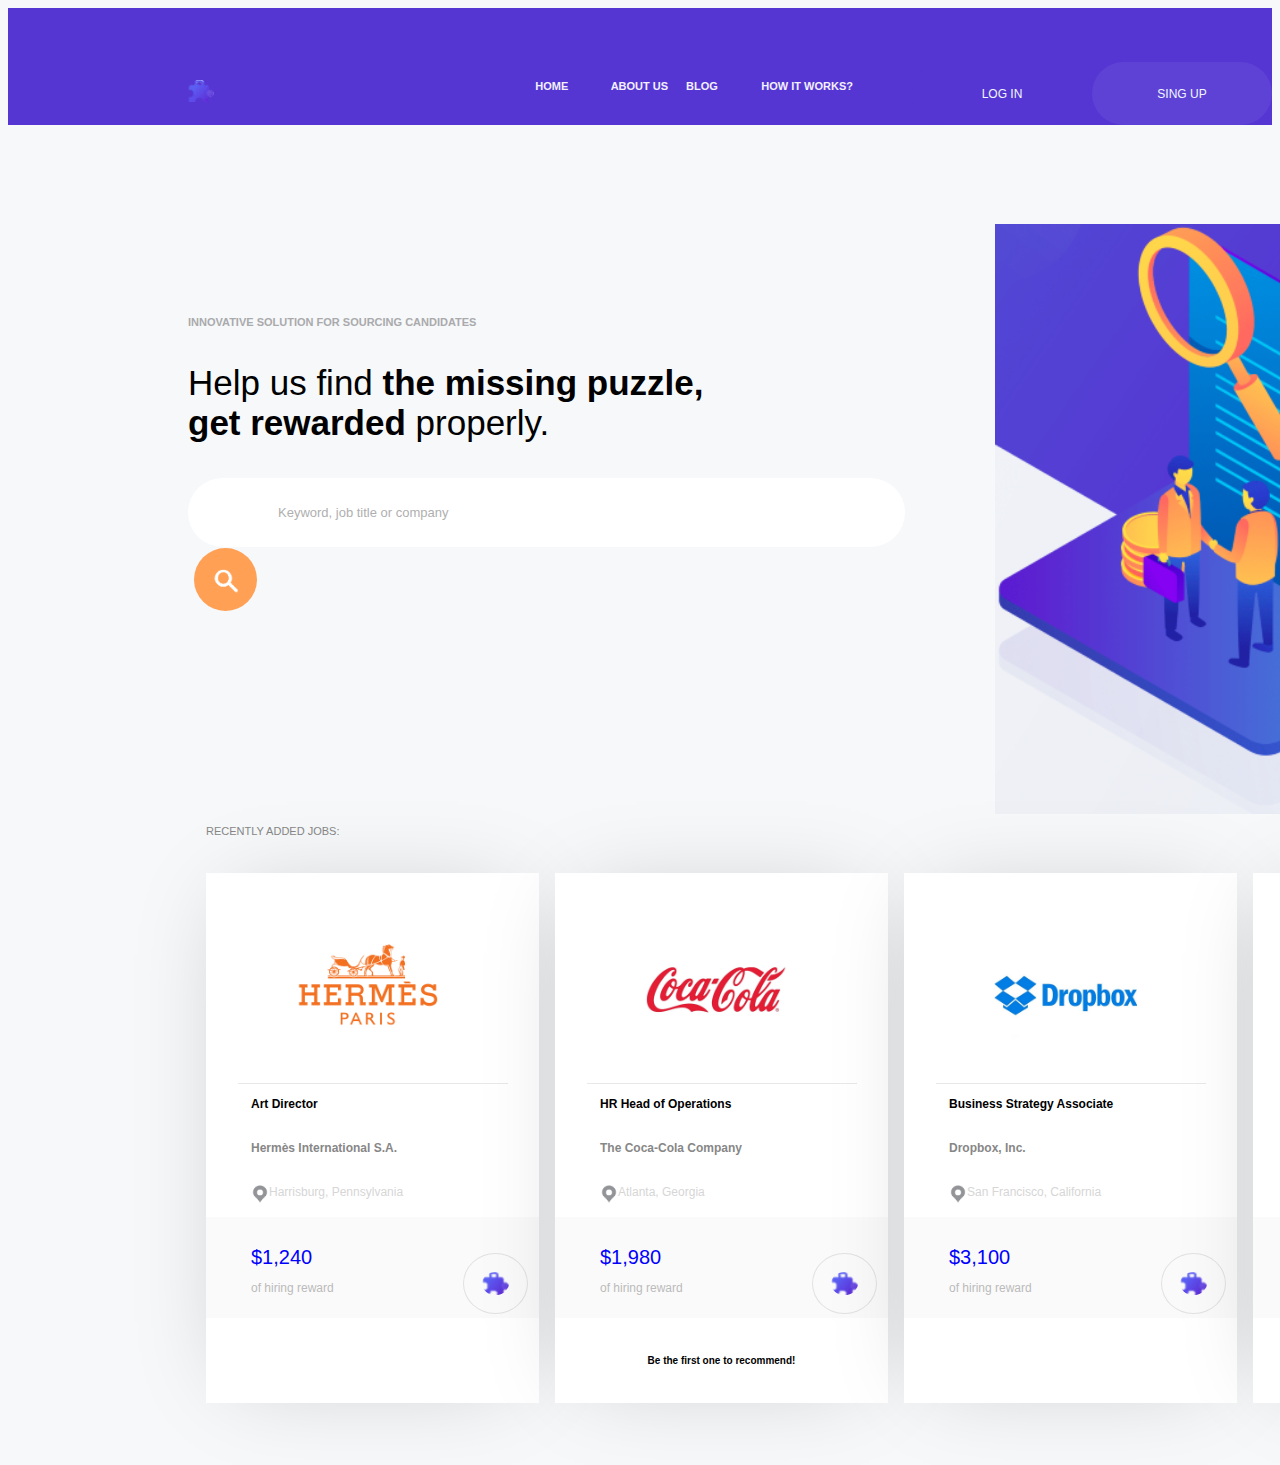
==== commit c3dc90b9: "sombreado de cartas" ====
--- a/index.html
+++ b/index.html
@@ -161,6 +161,7 @@
             </div>
             
         </article>
+        <br><br><br>
     </section>
     
 </body>
--- a/css/cartas.css
+++ b/css/cartas.css
@@ -1,6 +1,11 @@
 .cartas {
   margin-left: 22vh;
   font-family: "Helvetica";
+}
+.carta {
+  -webkit-box-shadow: 0px 0px 91px -27px rgba(0, 0, 0, 0.21);
+  -moz-box-shadow: 0px 0px 91px -27px rgba(0, 0, 0, 0.21);
+  box-shadow: 0px 0px 91px -27px rgba(0, 0, 0, 0.21);
 }
 .cartas .recently {
   font-size: 11px;
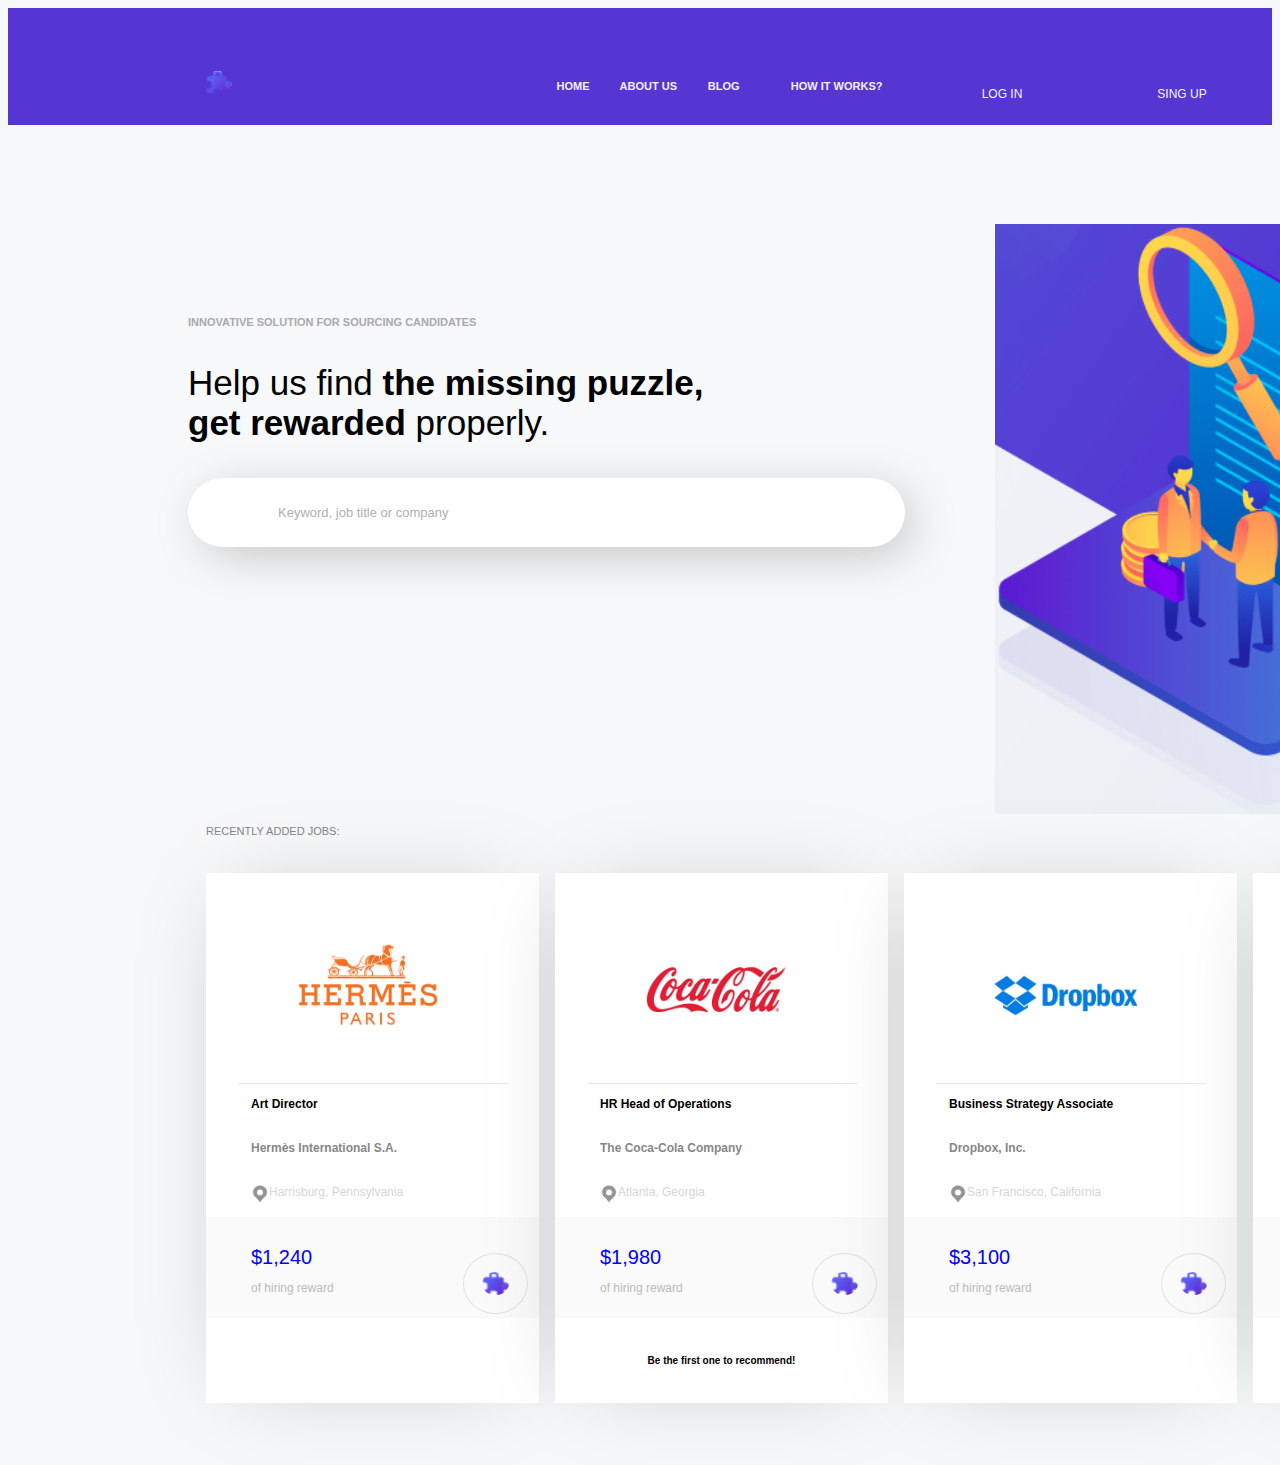
==== commit 55e7c700: "Mejor quito el boton, le añadí una animación" ====
--- a/index.html
+++ b/index.html
@@ -29,7 +29,7 @@
                 <p class="helpUsFind">Help us find <b>the missing puzzle, <br> get rewarded</b> properly.</p>
                 <form>
                     <input type="text" placeholder="Keyword, job title or company">
-                    <button><img class="LogoBusqueda" src="./Img/Icono de busqueda naranja.png" alt="Icono de busqueda naranja"></button>
+                    <!-- <button><img class="LogoBusqueda" src="./Img/Icono de busqueda naranja.png" alt="Icono de busqueda naranja"></button> -->
                 </form>
             </div>
             
--- a/css/header.css
+++ b/css/header.css
@@ -6,17 +6,29 @@
 }
 header img {
   margin-left: 20vh;
-  padding-top: 8vh;
+  margin-top: 5vh;
+  padding: 2vh;
+}
+header img:hover {
+  border-radius: 50%;
+  border: solid;
+  border-width: 1px;
+  border-color: rgb(225, 225, 225);
 }
 header a {
   text-decoration: none;
   color: rgb(243, 240, 255);
   padding-top: 8vh;
+  text-align: center;
+}
+header a:hover {
+  background-color: rgb(45, 26, 121);
 }
 header button {
   border-radius: 110px 110px 110px 110px;
   -moz-border-radius: 110px 110px 110px 110px;
   -webkit-border-radius: 110px 110px 110px 110px;
+  background-color: rgb(86, 54, 210);
 
   text-decoration: none;
   border: none;
@@ -26,9 +38,6 @@
   width: 20vh;
   margin-top: 6vh;
 }
-.botonLogIn {
-  background-color: rgb(86, 54, 210);
+header button:hover {
+  background-color: rgb(113, 79, 250);
 }
-.botonSingUp {
-  background-color: rgb(94, 66, 213);
-}
--- a/css/mainSection.css
+++ b/css/mainSection.css
@@ -2,7 +2,11 @@
   padding-top: 20vh;
   font-family: "Helvetica";
 }
-
+.main form input {
+  -webkit-box-shadow: 10px 10px 49px -4px rgba(0, 0, 0, 0.22);
+  -moz-box-shadow: 10px 10px 49px -4px rgba(0, 0, 0, 0.22);
+  box-shadow: 10px 10px 49px -4px rgba(0, 0, 0, 0.22);
+}
 .info {
   padding-left: 20vh;
 }
@@ -39,10 +43,30 @@
   background-color: rgb(246, 248, 250);
 }
 section .main .LogoBusqueda {
+  animation-duration: 15s;
+  animation-name: slidein;
+}
+
+@keyframes slidein {
+  from {
+    height: 0vh;
+    width: 0vh;
+  }
+
+  to {
+    height: 7vh;
+    width: 7vh;
+  }
+}
+section .main .LogoBusqueda {
   height: 7vh;
   width: 7vh;
   border-radius: 200px 200px 200px 200px;
   -moz-border-radius: 200px 200px 200px 200px;
   -webkit-border-radius: 200px 200px 200px 200px;
   border: 0px solid #000000;
+
+  -webkit-box-shadow: 2px 8px 24px 3px rgba(240, 184, 17, 0.32);
+  -moz-box-shadow: 2px 8px 24px 3px rgba(240, 184, 17, 0.32);
+  box-shadow: 2px 8px 24px 3px rgba(240, 184, 17, 0.32);
 }
